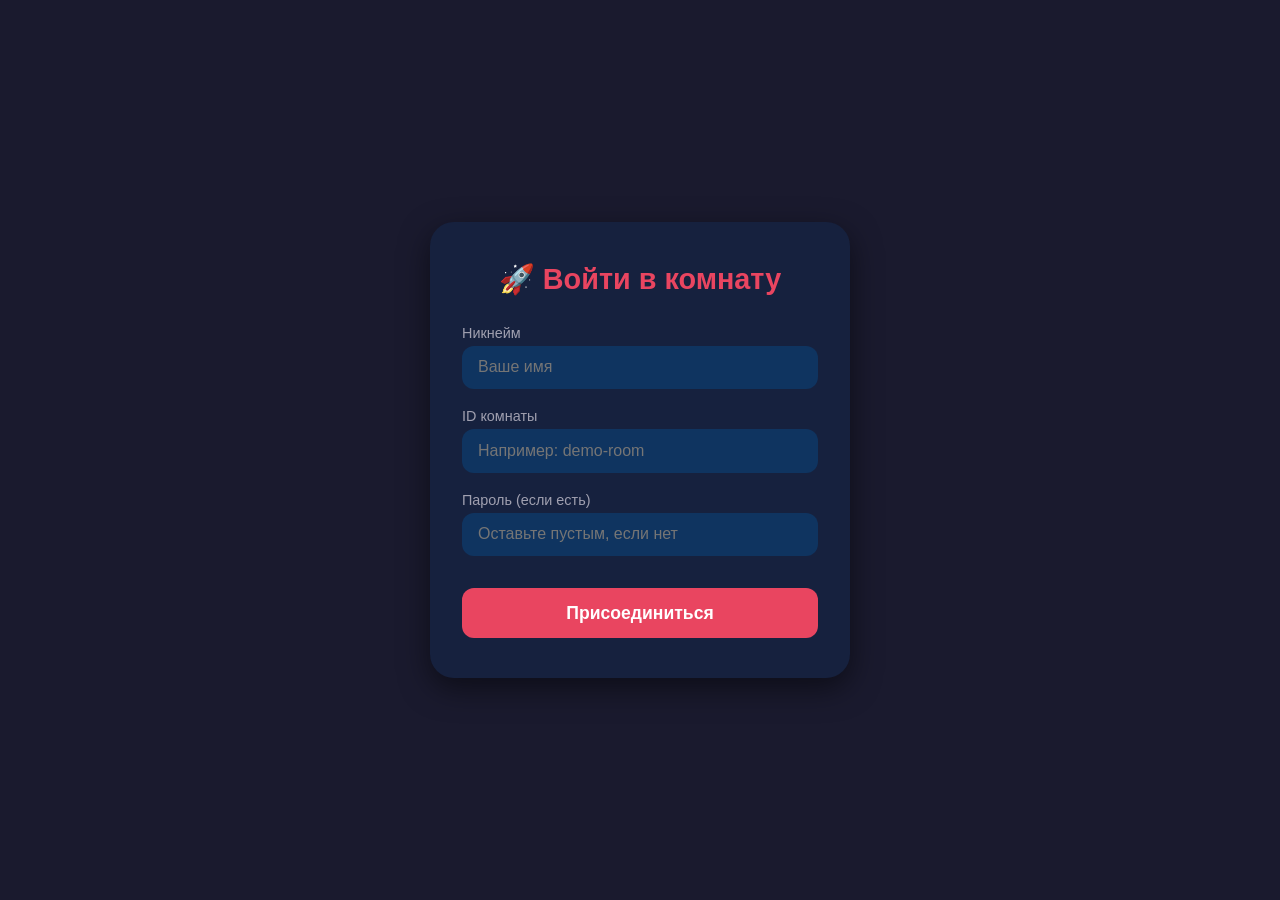
==== static/html/index.html @ eb800b91 "init" ====
<!DOCTYPE html>
<html lang="ru">
<head>
    <meta charset="UTF-8">
    <meta name="viewport" content="width=device-width, initial-scale=1.0, user-scalable=no">
    <title>Видеоконференция с чатом</title>
      <link rel="stylesheet" href="/static/css/style.css">
</head>
<body>

<div id="join-screen">
    <h1>🚀 Войти в комнату</h1>
    <div class="input-group">
        <label>Никнейм</label>
        <input type="text" id="nickname" placeholder="Ваше имя" autocomplete="off">
    </div>
    <div class="input-group">
        <label>ID комнаты</label>
        <input type="text" id="roomId" placeholder="Например: demo-room" autocomplete="off">
    </div>
    <div class="input-group">
        <label>Пароль (если есть)</label>
        <input type="password" id="roomPassword" placeholder="Оставьте пустым, если нет">
    </div>
    <button id="joinBtn">Присоединиться</button>
</div>

<div id="room-screen" style="display: none;">
    <div class="main-area">
        <div class="top-bar">
            <div>
                <span class="room-info" id="roomTitle"></span>
                <span class="role-badge" id="roleBadge"></span>
            </div>
            <button class="leave-btn" id="leaveBtn">🚪 Выйти</button>
        </div>
        <div class="video-grid" id="videoGrid">
            <!-- Видео контейнеры будут добавляться динамически -->
        </div>
        <div class="bottom-controls">
            <button class="control-btn active" id="micBtn" title="Микрофон">🎤</button>
            <button class="control-btn active" id="camBtn" title="Камера">📹</button>
            <button class="control-btn" id="screenBtn" title="Демонстрация экрана">🖥️</button>
            <button class="control-btn" id="settingsBtn" title="Настройки">⚙️</button>
            <button class="control-btn" id="muteAllBtn" title="Mute All (модер)" style="display:none;">🔇</button>
        </div>
    </div>
    <div class="sidebar">
        <div class="sidebar-tabs">
            <button class="tab-btn active" data-tab="chat">💬 Чат</button>
            <button class="tab-btn" data-tab="participants">👥 Участники</button>
        </div>
        <div class="tab-content">
            <div class="tab-panel active" id="chatPanel">
                <div class="chat-messages" id="chatMessages"></div>
                <div class="reply-preview" id="replyPreview" style="display:none;">
                    <span id="replyText"></span>
                    <span id="cancelReply">✖</span>
                </div>
                <div class="chat-input-area">
                    <input type="text" id="chatInput" placeholder="Введите сообщение...">
                    <button id="sendChatBtn">➤</button>
                </div>
            </div>
            <div class="tab-panel" id="participantsPanel">
                <div class="participants-list" id="participantsList"></div>
            </div>
        </div>
    </div>
</div>
<script src="/static/js/client.js" defer></script>
</body>
</html>
---- static/css/style.css ----
* {
    margin: 0;
    padding: 0;
    box-sizing: border-box;
    font-family: 'Segoe UI', Tahoma, Geneva, Verdana, sans-serif;
}

body {
    background: #1a1a2e;
    color: #e0e0e0;
    height: 100vh;
    display: flex;
    justify-content: center;
    align-items: center;
}

/* Экран входа */
#join-screen {
    background: #16213e;
    padding: 2.5rem 2rem;
    border-radius: 24px;
    box-shadow: 0 10px 30px rgba(0, 0, 0, 0.5);
    width: 100%;
    max-width: 420px;
    text-align: center;
}

#join-screen h1 {
    font-size: 1.8rem;
    margin-bottom: 1.8rem;
    color: #e94560;
}

.input-group {
    margin-bottom: 1.2rem;
    text-align: left;
}

.input-group label {
    display: block;
    margin-bottom: 0.3rem;
    font-size: 0.9rem;
    color: #a0a0b0;
}

.input-group input {
    width: 100%;
    padding: 0.8rem 1rem;
    border: none;
    border-radius: 12px;
    background: #0f3460;
    color: #ffffff;
    font-size: 1rem;
    outline: none;
    transition: 0.2s;
}

.input-group input:focus {
    background: #1a4a7a;
    box-shadow: 0 0 0 2px #e94560;
}

#joinBtn {
    width: 100%;
    padding: 0.9rem;
    border: none;
    border-radius: 12px;
    background: #e94560;
    color: white;
    font-size: 1.1rem;
    font-weight: 600;
    cursor: pointer;
    margin-top: 0.8rem;
    transition: 0.2s;
}

#joinBtn:hover {
    background: #d63851;
}

/* Основной экран */
#room-screen {
    display: flex;
    width: 100%;
    height: 100vh;
    overflow: hidden;
}

.main-area {
    flex: 1;
    display: flex;
    flex-direction: column;
    background: #0f0f1a;
    position: relative;
}

.top-bar {
    background: #16213e;
    padding: 0.6rem 1.2rem;
    display: flex;
    align-items: center;
    justify-content: space-between;
    border-bottom: 1px solid #2a2a4a;
}

.room-info {
    font-weight: 600;
}

.role-badge {
    background: #e94560;
    color: white;
    padding: 0.2rem 0.8rem;
    border-radius: 20px;
    font-size: 0.8rem;
    margin-left: 0.8rem;
}

.leave-btn {
    background: #333366;
    border: none;
    color: white;
    padding: 0.4rem 1rem;
    border-radius: 8px;
    cursor: pointer;
    font-size: 0.9rem;
}

.video-grid {
    flex: 1;
    display: flex;
    flex-wrap: wrap;
    justify-content: center;
    align-items: center;
    padding: 1rem;
    gap: 1rem;
    overflow-y: auto;
}

.video-container {
    position: relative;
    background: #000;
    border-radius: 16px;
    overflow: hidden;
    width: 640px;
    height: 480px;
    box-shadow: 0 4px 15px rgba(0, 0, 0, 0.6);
    transition: 0.2s;
}

.video-container.local {
    border: 2px solid #e94560;
}

.video-container video {
    width: 100%;
    height: 100%;
    object-fit: cover;
    background: #111;
}

.participant-label {
    position: absolute;
    bottom: 8px;
    left: 8px;
    background: rgba(0, 0, 0, 0.7);
    color: white;
    padding: 0.2rem 0.6rem;
    border-radius: 12px;
    font-size: 0.8rem;
    display: flex;
    align-items: center;
    gap: 0.3rem;
}

.status-icons {
    display: flex;
    gap: 4px;
}

.status-icons span {
    font-size: 0.8rem;
}

.bottom-controls {
    background: #16213e;
    padding: 0.8rem 1.5rem;
    display: flex;
    justify-content: center;
    gap: 1.5rem;
    border-top: 1px solid #2a2a4a;
}

.control-btn {
    background: #0f3460;
    border: none;
    color: white;
    width: 48px;
    height: 48px;
    border-radius: 50%;
    cursor: pointer;
    font-size: 1.4rem;
    display: flex;
    align-items: center;
    justify-content: center;
    transition: 0.2s;
}

.control-btn.active {
    background: #e94560;
}

.control-btn.off {
    background: #444;
}

.control-btn:hover {
    filter: brightness(1.2);
}

/* Боковая панель */
.sidebar {
    width: 340px;
    background: #16213e;
    display: flex;
    flex-direction: column;
    border-left: 1px solid #2a2a4a;
}

.sidebar-tabs {
    display: flex;
    border-bottom: 1px solid #2a2a4a;
}

.tab-btn {
    flex: 1;
    padding: 0.8rem;
    background: none;
    border: none;
    color: #a0a0b0;
    font-weight: 600;
    cursor: pointer;
    transition: 0.2s;
}

.tab-btn.active {
    color: white;
    background: #0f3460;
    border-bottom: 2px solid #e94560;
}

.tab-content {
    flex: 1;
    display: flex;
    flex-direction: column;
    overflow: hidden;
}

.tab-panel {
    display: none;
    flex: 1;
    flex-direction: column;
    overflow: hidden;
}

.tab-panel.active {
    display: flex;
}

.chat-messages {
    flex: 1;
    overflow-y: auto;
    padding: 0.8rem;
    display: flex;
    flex-direction: column;
    gap: 0.6rem;
}

.chat-message {
    background: #0f3460;
    padding: 0.5rem 0.8rem;
    border-radius: 12px;
    font-size: 0.9rem;
    position: relative;
    word-break: break-word;
}

.chat-message .msg-header {
    display: flex;
    justify-content: space-between;
    font-size: 0.75rem;
    color: #a0a0b0;
    margin-bottom: 0.2rem;
}

.chat-message .msg-text {
    color: #e0e0e0;
}

.chat-message.deleted .msg-text {
    color: #666;
    font-style: italic;
}

.chat-message.pinned {
    border: 1px solid gold;
}

.msg-actions {
    display: none;
    position: absolute;
    right: 10px;
    top: 5px;
    background: #1a1a2e;
    border-radius: 8px;
    overflow: hidden;
    z-index: 10;
}

.chat-message:hover .msg-actions {
    display: flex;
}

.msg-actions button {
    background: none;
    border: none;
    color: white;
    padding: 0.2rem 0.5rem;
    cursor: pointer;
    font-size: 0.8rem;
}

.msg-actions button:hover {
    background: #e94560;
}

.chat-input-area {
    padding: 0.8rem;
    border-top: 1px solid #2a2a4a;
    display: flex;
    gap: 0.5rem;
}

.chat-input-area input {
    flex: 1;
    padding: 0.6rem 0.8rem;
    border-radius: 20px;
    border: none;
    background: #0f3460;
    color: white;
    outline: none;
}

.chat-input-area button {
    background: #e94560;
    border: none;
    color: white;
    border-radius: 50%;
    width: 38px;
    height: 38px;
    cursor: pointer;
}

.participants-list {
    flex: 1;
    overflow-y: auto;
    padding: 0.8rem;
}

.participant-item {
    display: flex;
    align-items: center;
    justify-content: space-between;
    padding: 0.5rem 0.3rem;
    border-bottom: 1px solid #2a2a4a;
}

.participant-info {
    display: flex;
    align-items: center;
    gap: 0.4rem;
}

.participant-name {
    font-weight: 500;
}

.participant-actions button {
    background: none;
    border: none;
    color: #e0e0e0;
    cursor: pointer;
    padding: 0.2rem 0.4rem;
    font-size: 0.8rem;
}

.reply-preview {
    background: #0f3460;
    padding: 0.3rem 0.8rem;
    font-size: 0.8rem;
    color: #aaa;
    display: flex;
    justify-content: space-between;
}

.reply-preview span {
    cursor: pointer;
    color: #e94560;
}

@media (max-width: 768px) {
    #room-screen {
        flex-direction: column;
    }

    .sidebar {
        width: 100%;
        height: 45%;
    }
}
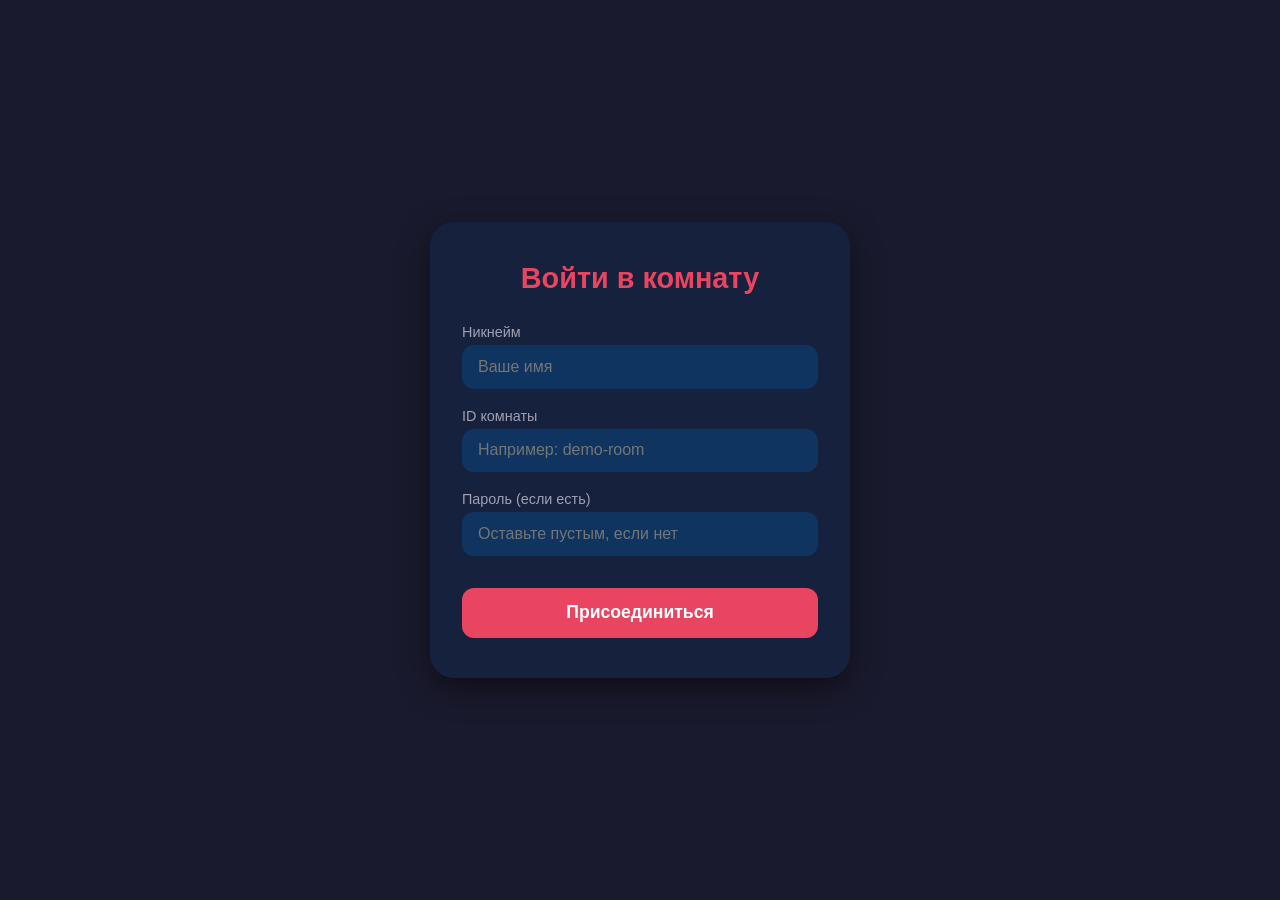
==== commit 8b45c5c4: "new adaptive styles for video" ====
--- a/static/html/index.html
+++ b/static/html/index.html
@@ -9,7 +9,7 @@
 <body>
 
 <div id="join-screen">
-    <h1>🚀 Войти в комнату</h1>
+    <h1>Войти в комнату</h1>
     <div class="input-group">
         <label>Никнейм</label>
         <input type="text" id="nickname" placeholder="Ваше имя" autocomplete="off">
--- a/static/css/style.css
+++ b/static/css/style.css
@@ -132,9 +132,10 @@
     flex-wrap: wrap;
     justify-content: center;
     align-items: center;
-    padding: 1rem;
-    gap: 1rem;
-    overflow-y: auto;
+    padding: 0.5rem;
+    gap: 0.5rem;
+    overflow: hidden;
+    align-content: center;
 }
 
 .video-container {
@@ -142,10 +143,14 @@
     background: #000;
     border-radius: 16px;
     overflow: hidden;
-    width: 640px;
-    height: 480px;
-    box-shadow: 0 4px 15px rgba(0, 0, 0, 0.6);
+    box-shadow: 0 4px 15px rgba(0,0,0,0.6);
     transition: 0.2s;
+    min-width: 200px;
+    min-height: 150px;
+    max-width: 100%;
+    max-height: 100%;
+    aspect-ratio: 4 / 3;
+    display: flex;
 }
 
 .video-container.local {
@@ -157,6 +162,7 @@
     height: 100%;
     object-fit: cover;
     background: #111;
+    display: block;
 }
 
 .participant-label {
